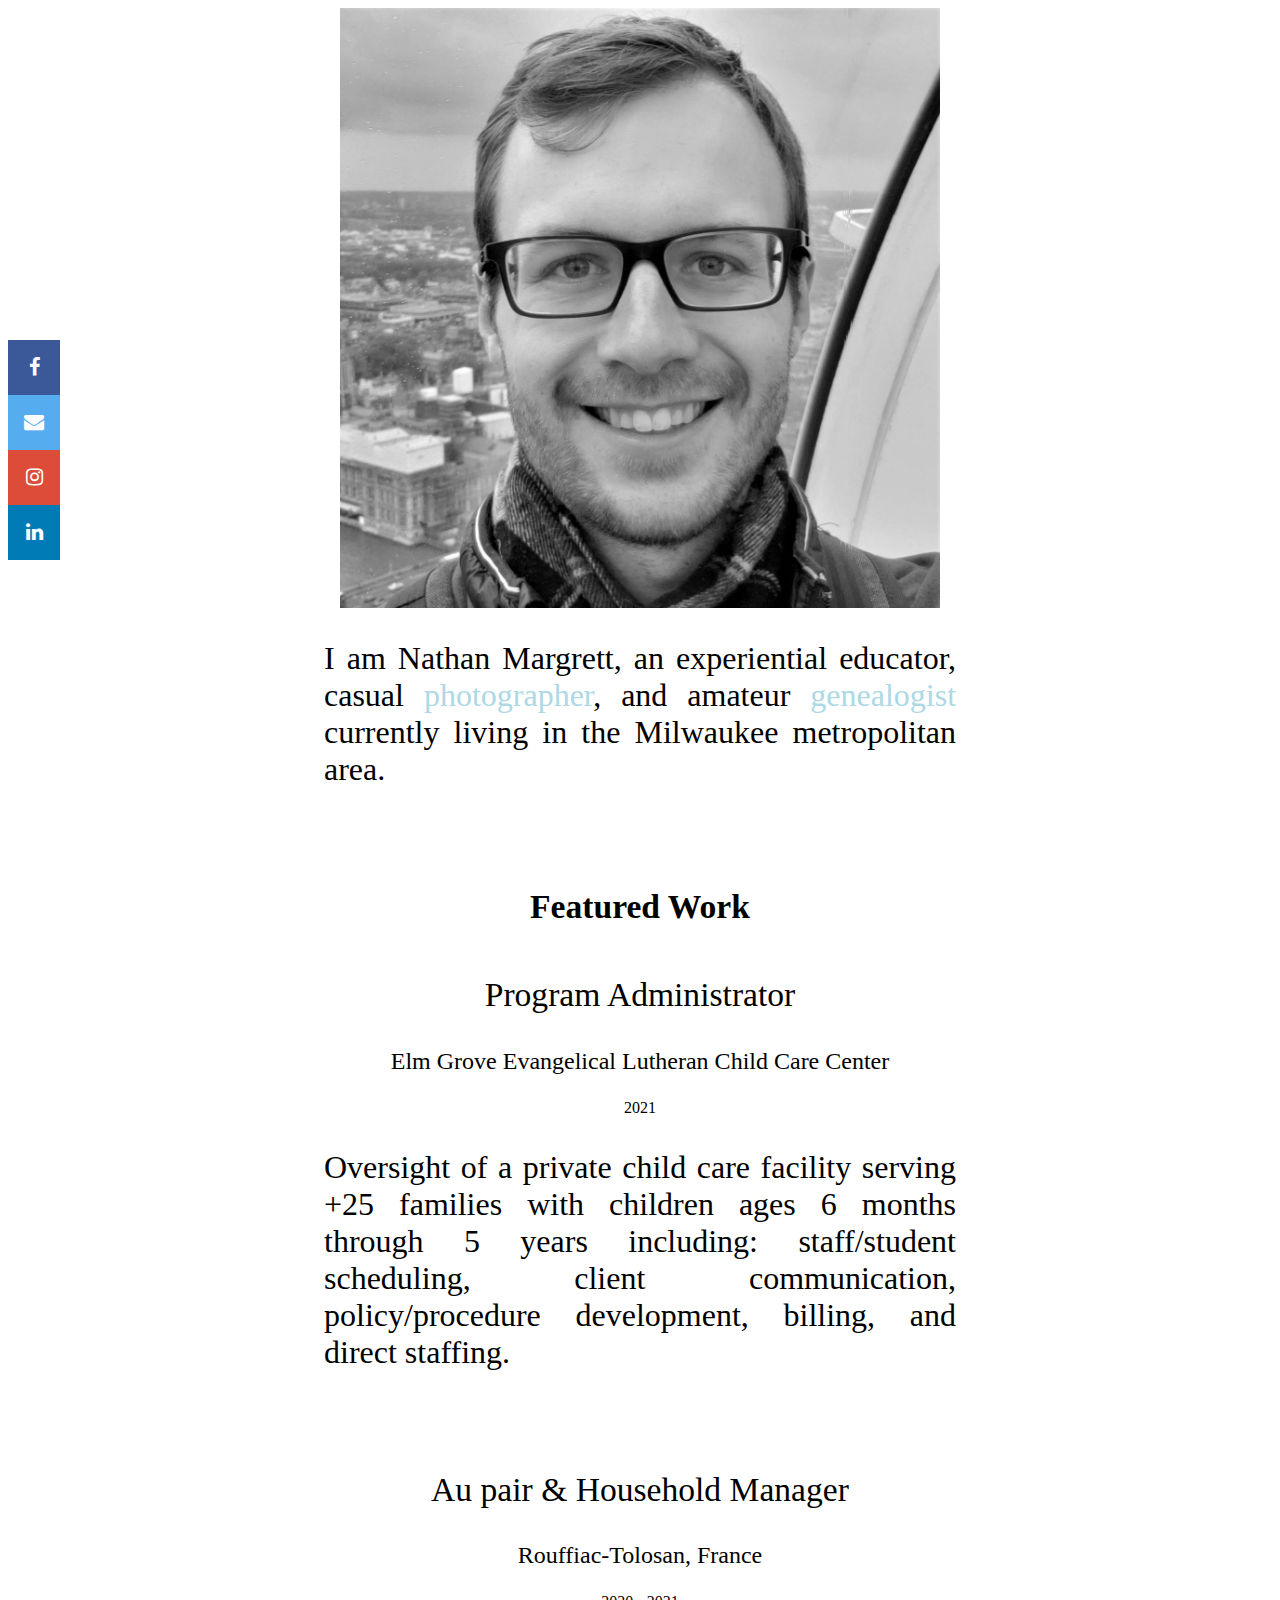
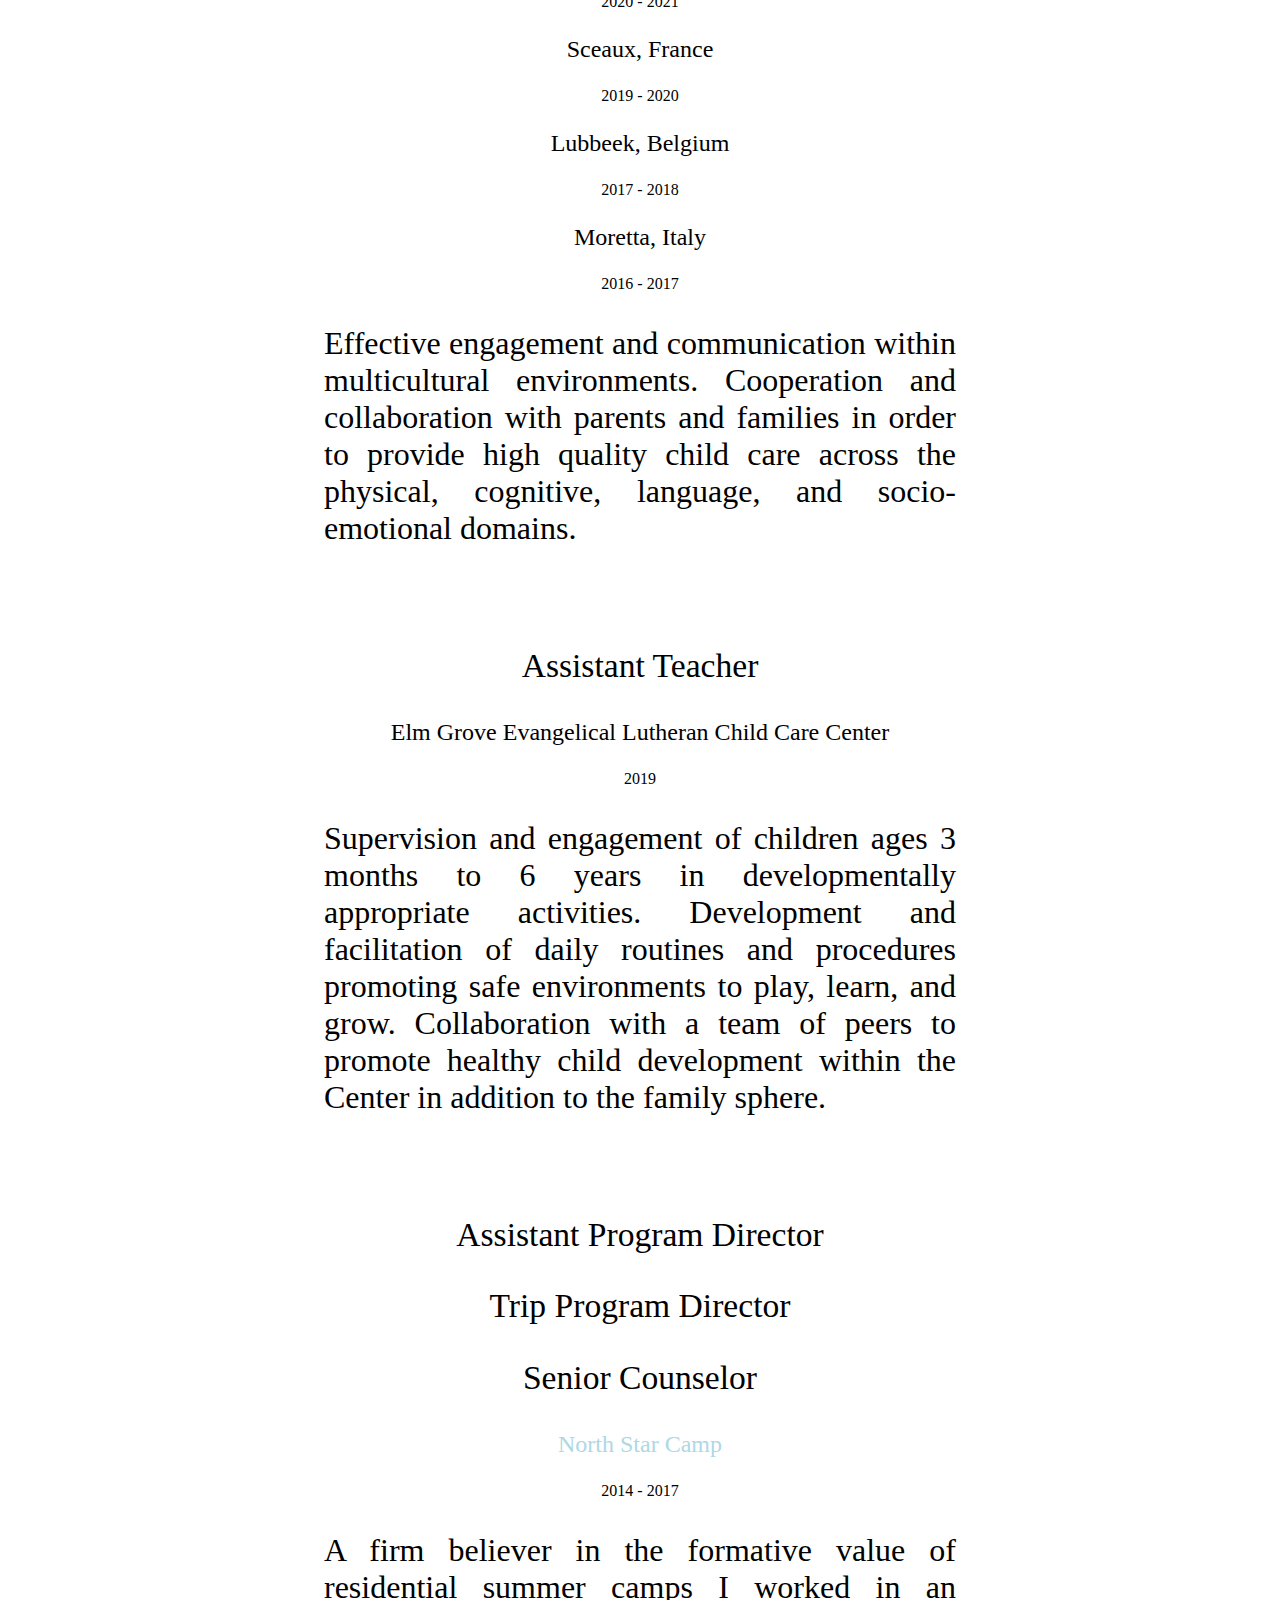
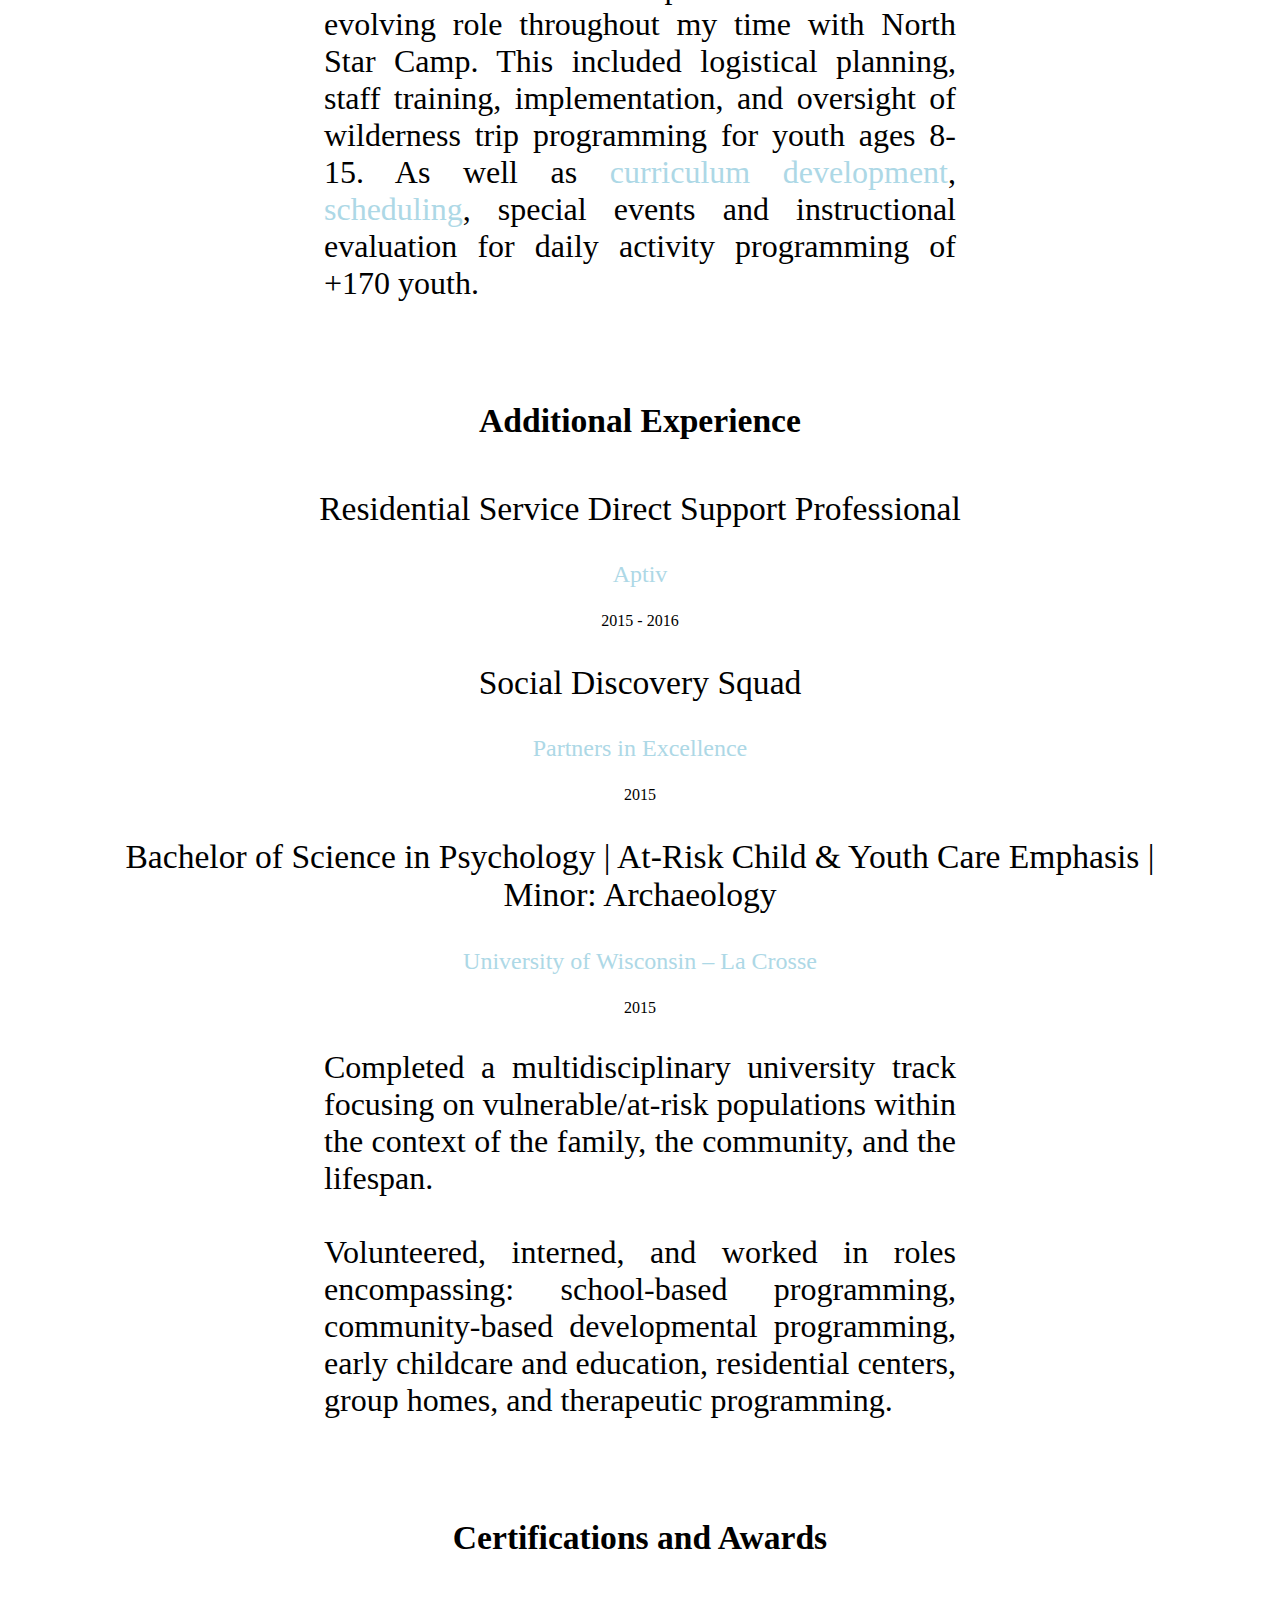
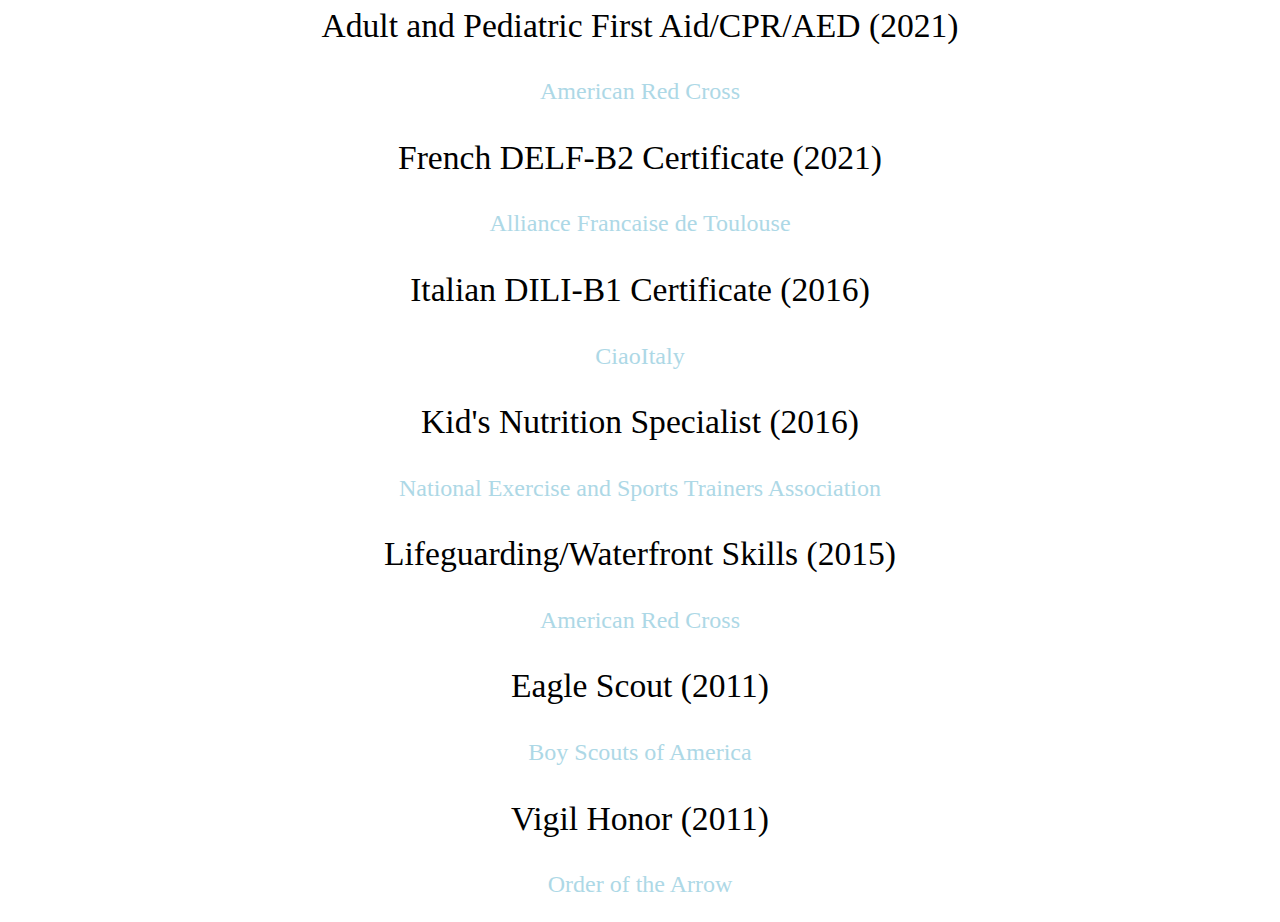
==== index.html @ d122e128 "Update index.html" ====
<!doctype html>
<html>
  <head>
    <meta charset="utf-8">
      <title>Nathan Margrett</title>
      <link rel="stylesheet" href="style.css">
      <base target="_blank">
  </head>
  <!-- Load font awesome icons -->
<link rel="stylesheet" href="https://cdnjs.cloudflare.com/ajax/libs/font-awesome/4.7.0/css/font-awesome.min.css">
<!-- The social media icon bar -->
<div class="icon-bar">
  <a href="https://www.facebook.com/nathanmargrett" class="facebook"><i class="fa fa-facebook"></i></a>
  <a href="mailto:nmargrett@gmail.com" class="mail"><i class="fa fa-envelope"></i></a>
  <a href="https://www.instagram.com/nmargrett/" class="instagram"><i class="fa fa-instagram"></i></a>
  <a href="https://www.linkedin.com/in/nathanmargrett/" class="linkedin"><i class="fa fa-linkedin"></i></a>
</div>
  <body class="body-background-color">
    <div class="img-headshot"></div>
    <p class="text">I am Nathan Margrett, an experiential educator, casual <a href="https://www.instagram.com/nmargrett/">photographer</a>, and amateur <a href="https://www.wikitree.com/wiki/margrett-17">genealogist</a> currently living in the Milwaukee metropolitan area.</p>
      <div>
        <h1 class="heading">Featured Work</h1>
        <p class="role">Program Administrator</p>
        <p class="location">Elm Grove Evangelical Lutheran Child Care Center</p>
        <p class="date">2021</p>
        <p class="text">Oversight of a private child care facility serving +25 families with children ages 6 months through 5 years including: staff/student scheduling, client communication, policy/procedure development, billing, and direct staffing.</p>
        <p class="role">Au pair & Household Manager</p>
        <p class="location">Rouffiac-Tolosan, France</p>
        <p class="date">2020 - 2021</p>
        <p class="location">Sceaux, France</p>
        <p class="date">2019 - 2020</p>
        <p class="location">Lubbeek, Belgium</p>
        <p class="date">2017 - 2018</p>
        <p class="location">Moretta, Italy</p>
        <p class="date">2016 - 2017</p>
        <p class="text">Effective engagement and communication within multicultural environments. Cooperation and collaboration with parents and families in order to provide high quality child care across the physical, cognitive, language, and socio-emotional domains.</p>
        <p class="role">Assistant Teacher</p>
        <p class="location">Elm Grove Evangelical Lutheran Child Care Center</p>
        <p class="date">2019</p>
        <p class="text">Supervision and engagement of children ages 3 months to 6 years in developmentally appropriate activities. Development and facilitation of daily routines and procedures promoting safe environments to play, learn, and grow. Collaboration with a team of peers to promote healthy child development within the Center in addition to the family sphere.</p>
        <p class="role">Assistant Program Director</p>
        <p class="role">Trip Program Director</p>
        <p class="role">Senior Counselor</p>
        <p class="location"><a href="https://northstarcamp.com/">North Star Camp</a></p>
        <p class="date">2014 - 2017</p>
        <p class="text">A firm believer in the formative value of residential summer camps I worked in an evolving role throughout my time with North Star Camp. This included logistical planning, staff training, implementation, and oversight of wilderness trip programming for youth ages 8-15. As well as <a href="resources/sample-climbing-curriculum.pdf">curriculum development</a>, <a href="https://docs.google.com/spreadsheets/d/1umCOtJRq8f0OWPnq3tTwQOndYa_nMULu9_i9BUo8Qm0/edit?usp=sharing">scheduling</a>,  special events and instructional evaluation for daily  activity programming of +170 youth.</p>
      </div>
      <div>
        <h1 class="heading">Additional Experience</h1>
        <p class="role">Residential Service Direct Support Professional</p>
        <p class="location"><a href="https://www.aptiv.org/">Aptiv</a></p>
        <p class="date">2015 - 2016</p>
        <p class="role">Social Discovery Squad</p>
        <p class="location"><a href="https://www.partnersmn.com/">Partners in Excellence</a></p>
        <p class="date">2015</p>
        <p class="role">Bachelor of Science in Psychology | At-Risk Child & Youth Care Emphasis |
          <br>
          Minor: Archaeology</p>
        <p class="location"><a href="https://www.uwlax.edu/">University of Wisconsin – La Crosse</a></p>
        <p class="date">2015</p>
        <p class="text">Completed a multidisciplinary university track focusing on vulnerable/at-risk populations within the context of the family, the community, and the lifespan.
          <br>
          <br>
          Volunteered, interned, and worked in roles encompassing: school-based programming, community-based developmental programming, early childcare and education, residential centers, group homes, and therapeutic programming.</p>
      </div>
      <div>
        <h1 class="heading">Certifications and Awards</h1>
        <p class="role">Adult and Pediatric First Aid/CPR/AED (2021)</p>
        <p class="location"><a href="https://www.redcross.org/take-a-class/qrcode?certnumber=00OCDRL">American Red Cross</a></p>
        <p class="role">French DELF-B2 Certificate (2021)</p>
        <p class="location"><a href="https://alliance-toulouse.org/">Alliance Francaise de Toulouse</a></p>
        <p class="role">Italian DILI-B1 Certificate (2016)</p>
        <p class="location"><a href="https://www.ciaoitaly-turin.com/">CiaoItaly</a></p>     
        <p class="role">Kid's Nutrition Specialist (2016)</p>
        <p class="location"><a href="https://www.nestacertified.com/graduate-search-tool/">National Exercise and Sports Trainers Association</a></p>
        <p class="role">Lifeguarding/Waterfront Skills (2015)</p>
        <p class="location"><a href="https://www.redcross.org/take-a-class/qrcode?certnumber=0WY3AB">American Red Cross</a></p>
        <p class="role">Eagle Scout (2011)</p>
        <p class="location"><a href="https://www.scouting.org/">Boy Scouts of America</a></p>
        <p class="role">Vigil Honor (2011)</p>
        <p class="location"><a href="https://oa-bsa.org/about">Order of the Arrow</a></p>
      </div>
     </body>
  </html>
---- style.css ----
/* This is used to center the text on the page. */
  .homepage {
    color: black;
    font-family: 'Fugaz One', cursive;
    display: flex;
    flex-direction: column;
    justify-content: center;
    align-items: center;
    text-align: center;
    font-size: 35px;
    min-height: 100vh;
  }

  /* Formats the About Me. */
  .navbar-brand {
    font-family: 'Fugaz One', cursive;
    font-size: 23px;
  }

  /* Formats items in the navbar i.e. the dropdown menu etc. */
  .nav-link {
    font-family: 'Fugaz One', cursive;
    font-size: 23px;
  }

  /* Formats the dropdown items */
  .dropdown-item {
    font-family: 'Fugaz One', cursive;
  }

a:link {
  color: lightblue;
  text-decoration: none;
}
a:visited {
  color: lightblue;
    text-decoration: none;
}
a:hover {
  color: lightblue;
    text-decoration: none;
}
a:active {
  color: lightblue;
    text-decoration: none;
}
  .img-headshot {
    width: 600px;
    height: 600px;
    display: block;
    margin-left: auto;
    margin-right: auto;
    background-image: url(img/headshot.jpg);
    background-size: contain;
    background-repeat:no-repeat;
  }
.text {
  font-size: 200%;
  text-align: justify;
  margin-left: auto;
  margin-right: auto;
  margin-bottom: 100px;
  width: 50%;
}
.heading {
  font-size: 210%;
  text-align: center;
  margin-bottom: 50px;
}
.role {
  font-size: 210%;
  margin-left: auto;
  margin-right: auto;
  text-align: center;
}
.location {
  font-size: 150%;
  margin-left: auto;
  margin-right: auto;
  text-align: center;
}
.date {
  font-size: 200%
  margin-left: auto;
  margin-right: auto;
  margin-bottom: 25px;
  text-align: center;
}
.body-background-color{
  background-color: white;
}
.slide-container {
  width: 300px;
  height: 300px;
  margin-left: auto;
  margin-right: auto;
  overflow: hidden;
  text-align: center;
}
.image-container {
  width: 900px;
  height: 300px;
  position: relative;
  transition: left 2s;
  -webkit-transition: left 2s;
  -moz-transition: left 2s;
  -o-transition: left 2s;
}
.slider-image {
  float: left;
  margin: 0px;
  padding: 0px;
}
.button-container {
  top: -20px;
  position: relative;
}
.slider-button {
  display: inline-block;
  height: 10px;
  width: 10px;
  border-radius: 5px;
  background-color: white;
}
#slider-image-1:target ~ .image-container{
  left:0px;
}
#slider-image-2:target ~ .image-container{
  left:-300px;
}
#slider-image-3:target ~ .image-container{
  left:-600px;
}
/* Fixed/sticky icon bar (vertically aligned 50% from the top of the screen) */
.icon-bar {
  position: fixed;
  top: 50%;
  -webkit-transform: translateY(-50%);
  -ms-transform: translateY(-50%);
  transform: translateY(-50%);
}
/* Style the icon bar links */
.icon-bar a {
  display: block;
  text-align: center;
  padding: 16px;
  transition: all 0.3s ease;
  color: white;
  font-size: 20px;
}
/* Style the social media icons with color, if you want */
.icon-bar a:hover {
  background-color: #000;
}
.facebook {
  background: #3B5998;
  color: white;
}
.mail {
  background: #55ACEE;
  color: white;
}
.instagram {
  background: #dd4b39;
  color: white;
}
.linkedin {
  background: #007bb5;
  color: white;
}
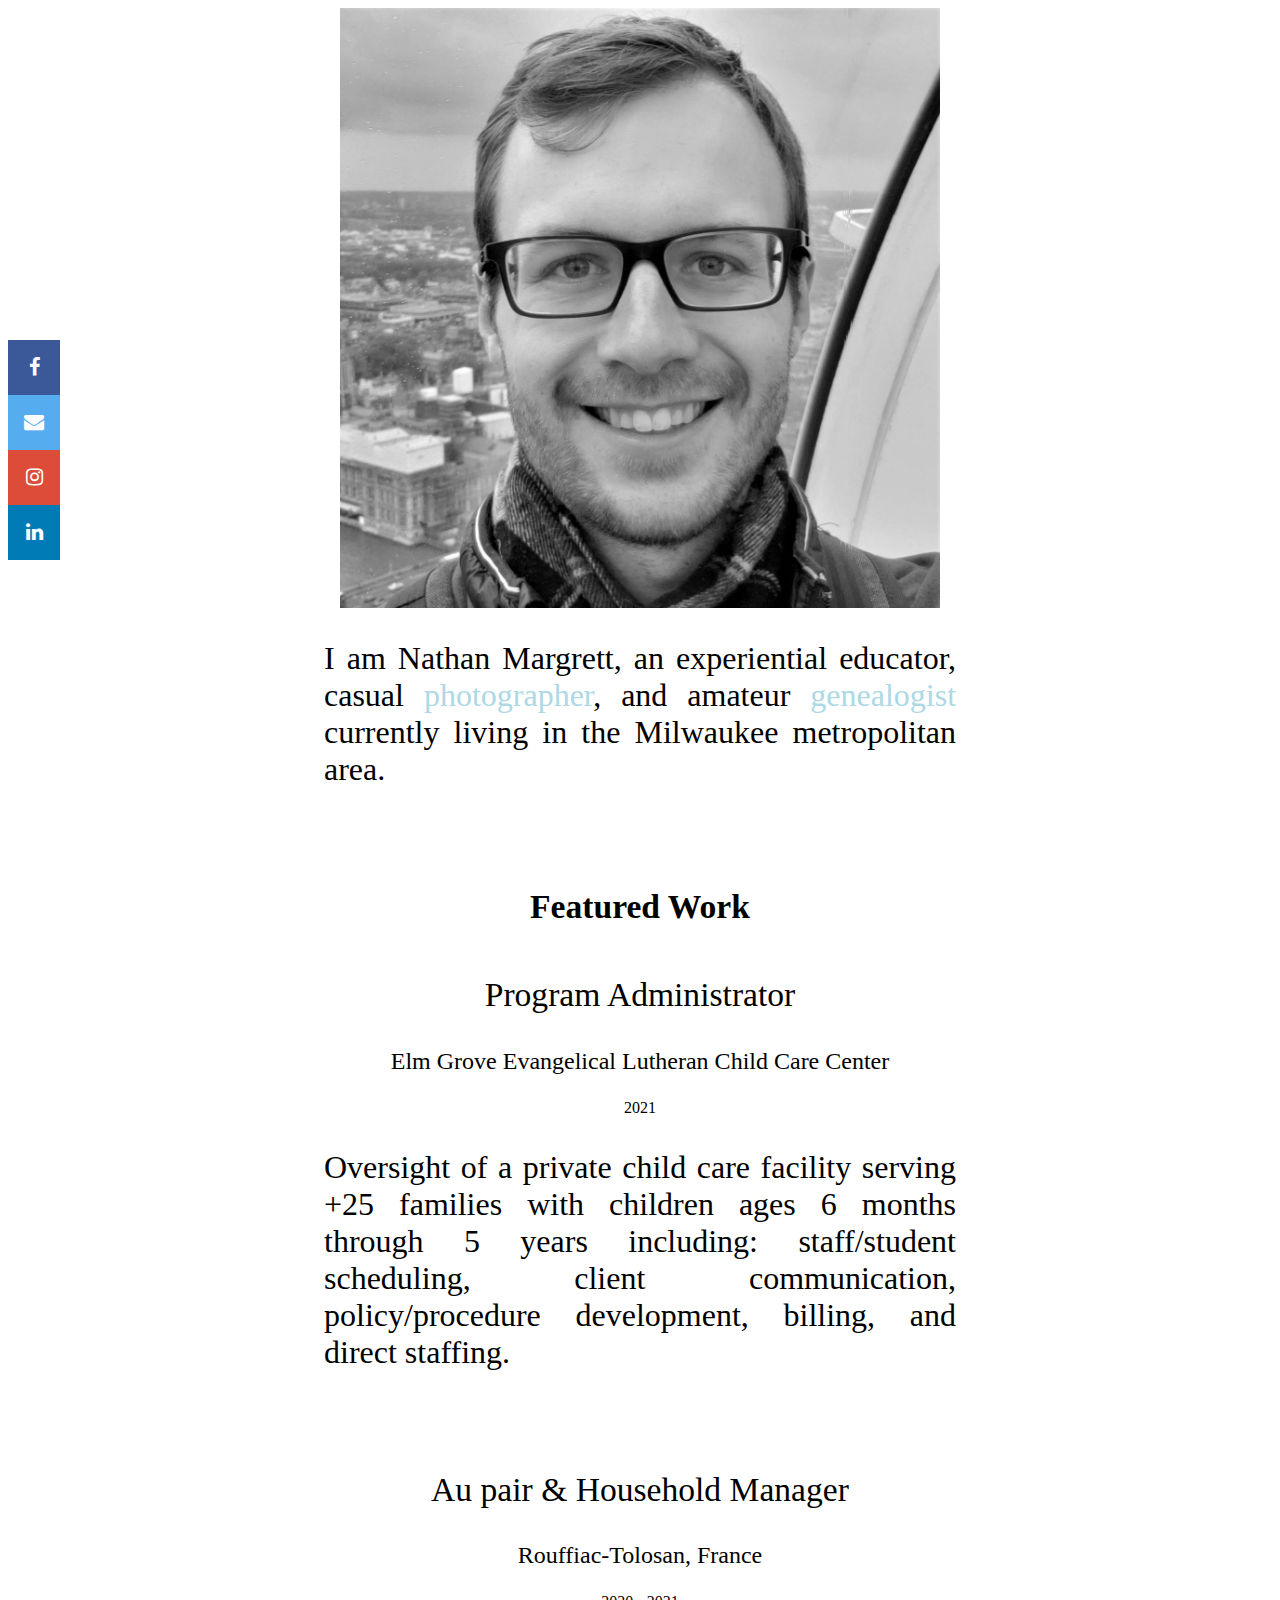
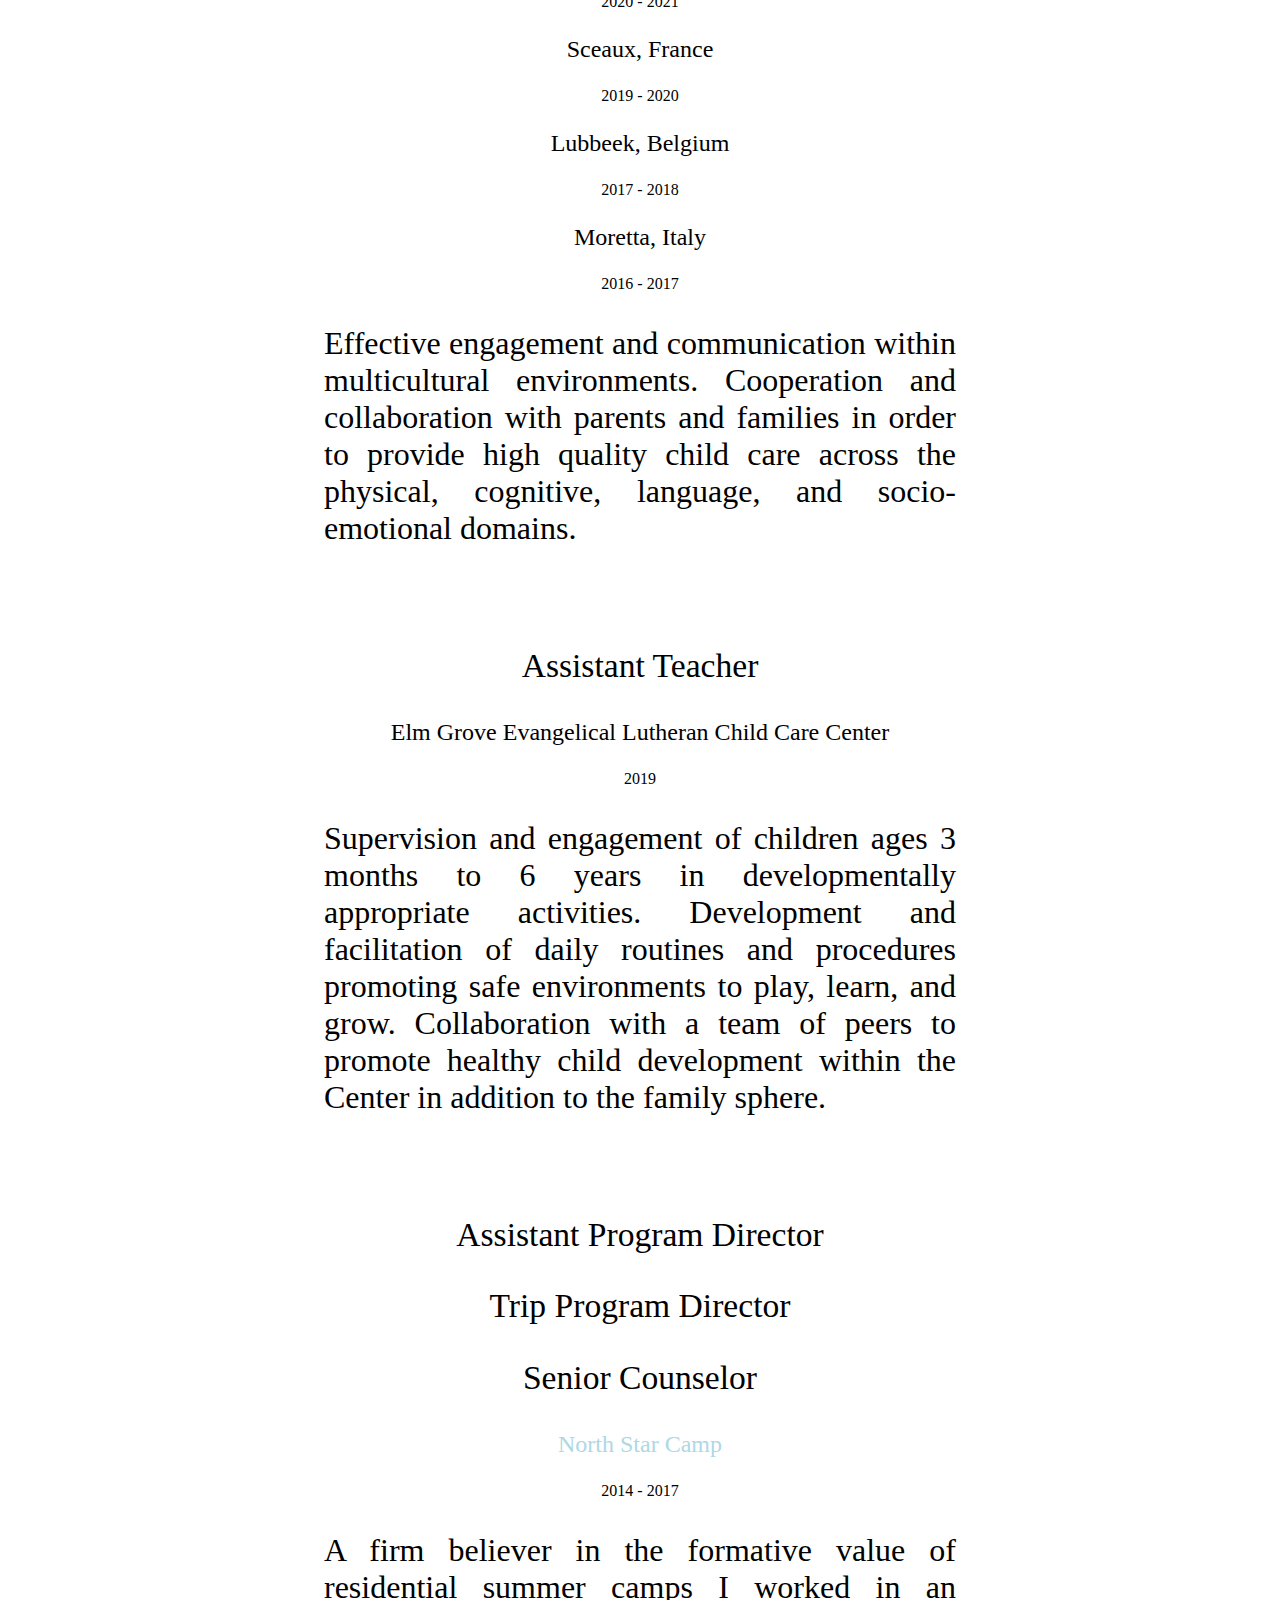
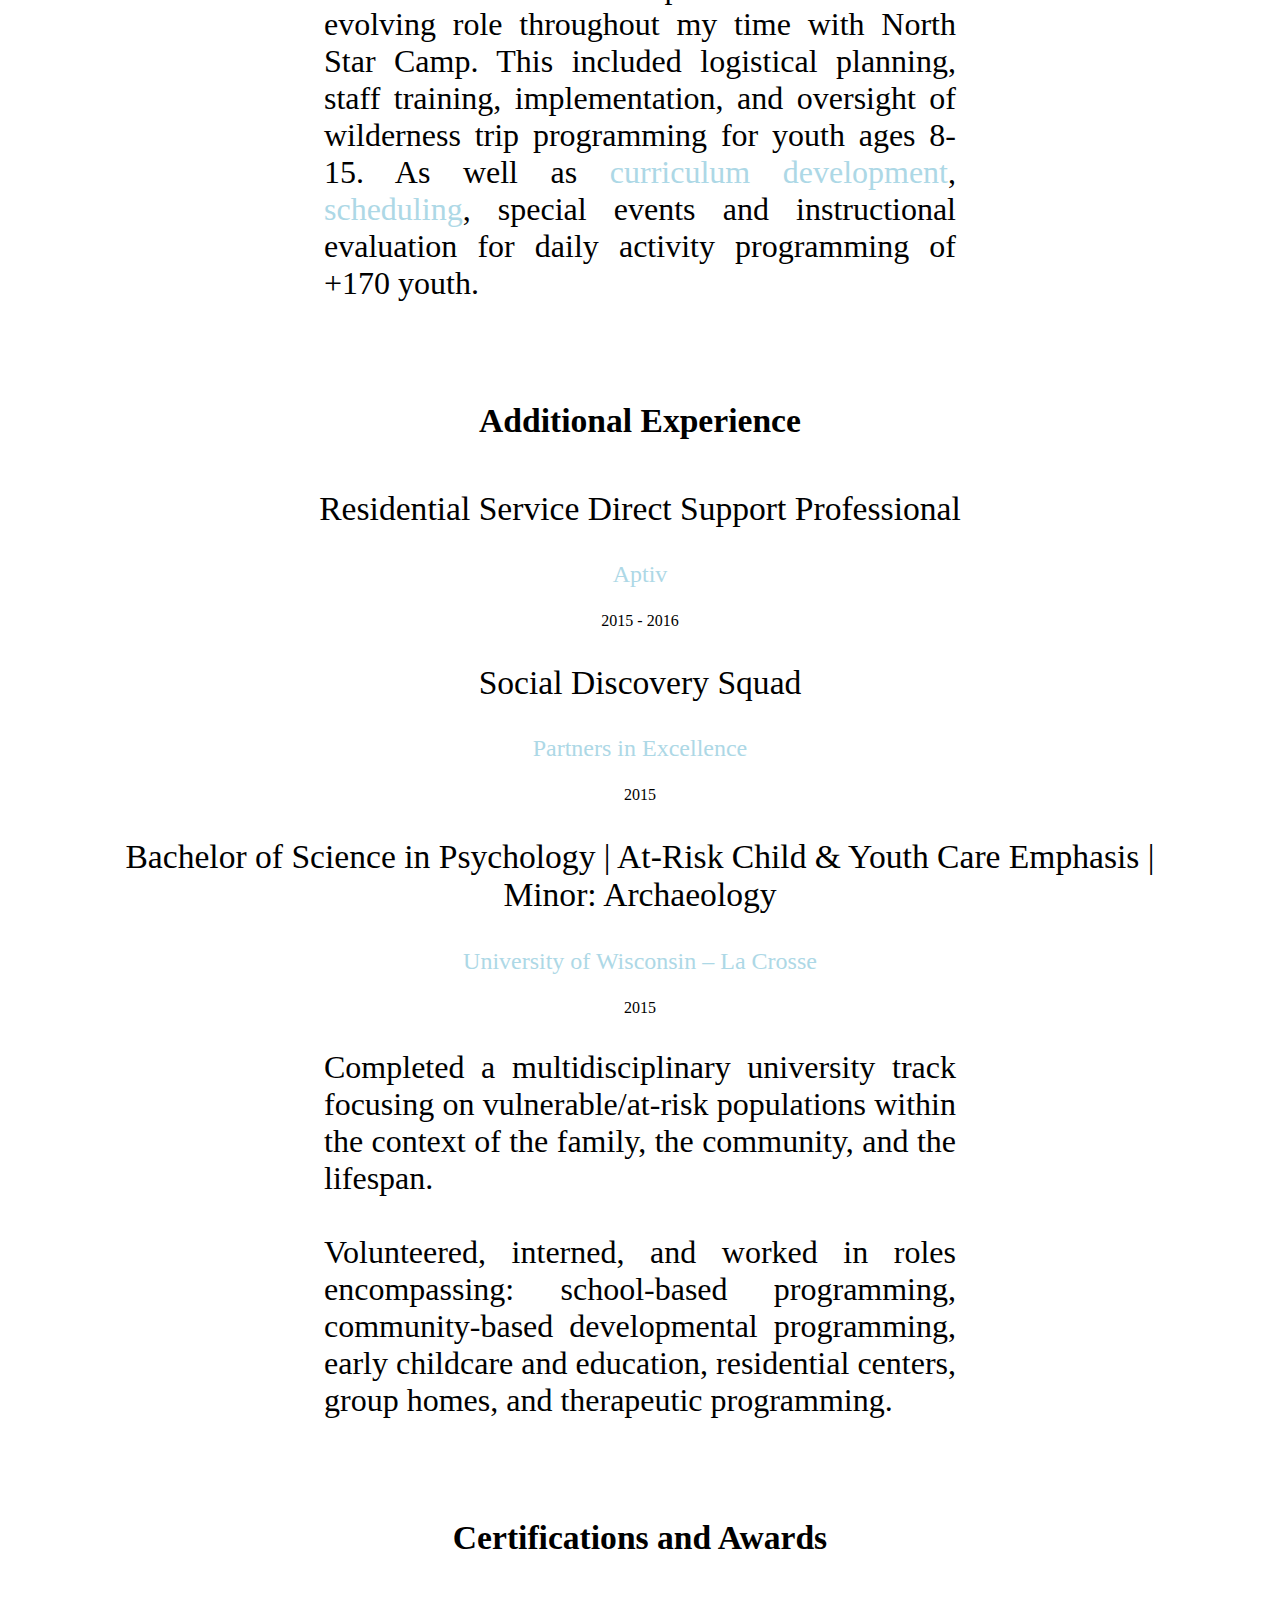
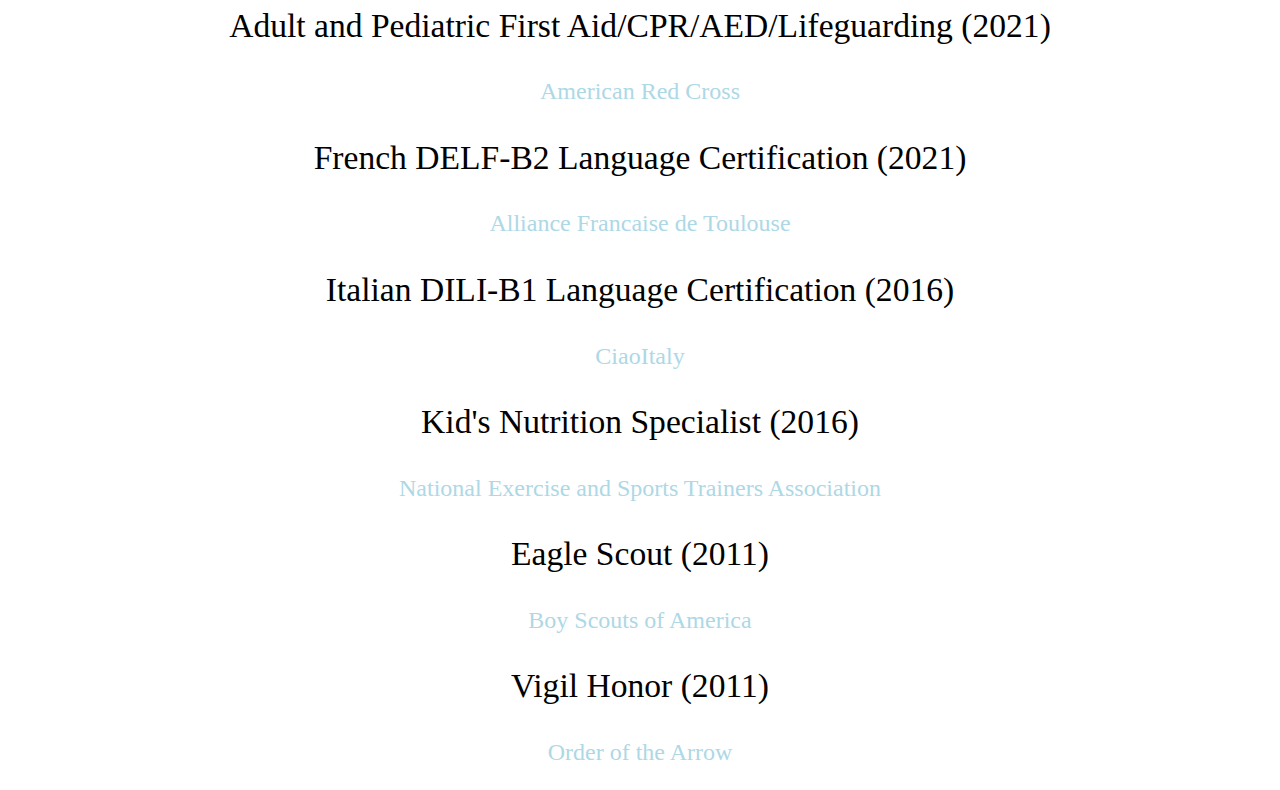
==== commit 543b6a0f: "Update index.html" ====
--- a/index.html
+++ b/index.html
@@ -65,16 +65,14 @@
       </div>
       <div>
         <h1 class="heading">Certifications and Awards</h1>
-        <p class="role">Adult and Pediatric First Aid/CPR/AED (2021)</p>
-        <p class="location"><a href="https://www.redcross.org/take-a-class/qrcode?certnumber=00OCDRL">American Red Cross</a></p>
-        <p class="role">French DELF-B2 Certificate (2021)</p>
+        <p class="role">Adult and Pediatric First Aid/CPR/AED/Lifeguarding (2021)</p>
+        <p class="location"><a href="https://www.redcross.org/take-a-class/qrcode?certnumber=00OM3BV">American Red Cross</a></p>
+        <p class="role">French DELF-B2 Language Certification (2021)</p>
         <p class="location"><a href="https://alliance-toulouse.org/">Alliance Francaise de Toulouse</a></p>
-        <p class="role">Italian DILI-B1 Certificate (2016)</p>
+        <p class="role">Italian DILI-B1 Language Certification (2016)</p>
         <p class="location"><a href="https://www.ciaoitaly-turin.com/">CiaoItaly</a></p>     
         <p class="role">Kid's Nutrition Specialist (2016)</p>
         <p class="location"><a href="https://www.nestacertified.com/graduate-search-tool/">National Exercise and Sports Trainers Association</a></p>
-        <p class="role">Lifeguarding/Waterfront Skills (2015)</p>
-        <p class="location"><a href="https://www.redcross.org/take-a-class/qrcode?certnumber=0WY3AB">American Red Cross</a></p>
         <p class="role">Eagle Scout (2011)</p>
         <p class="location"><a href="https://www.scouting.org/">Boy Scouts of America</a></p>
         <p class="role">Vigil Honor (2011)</p>
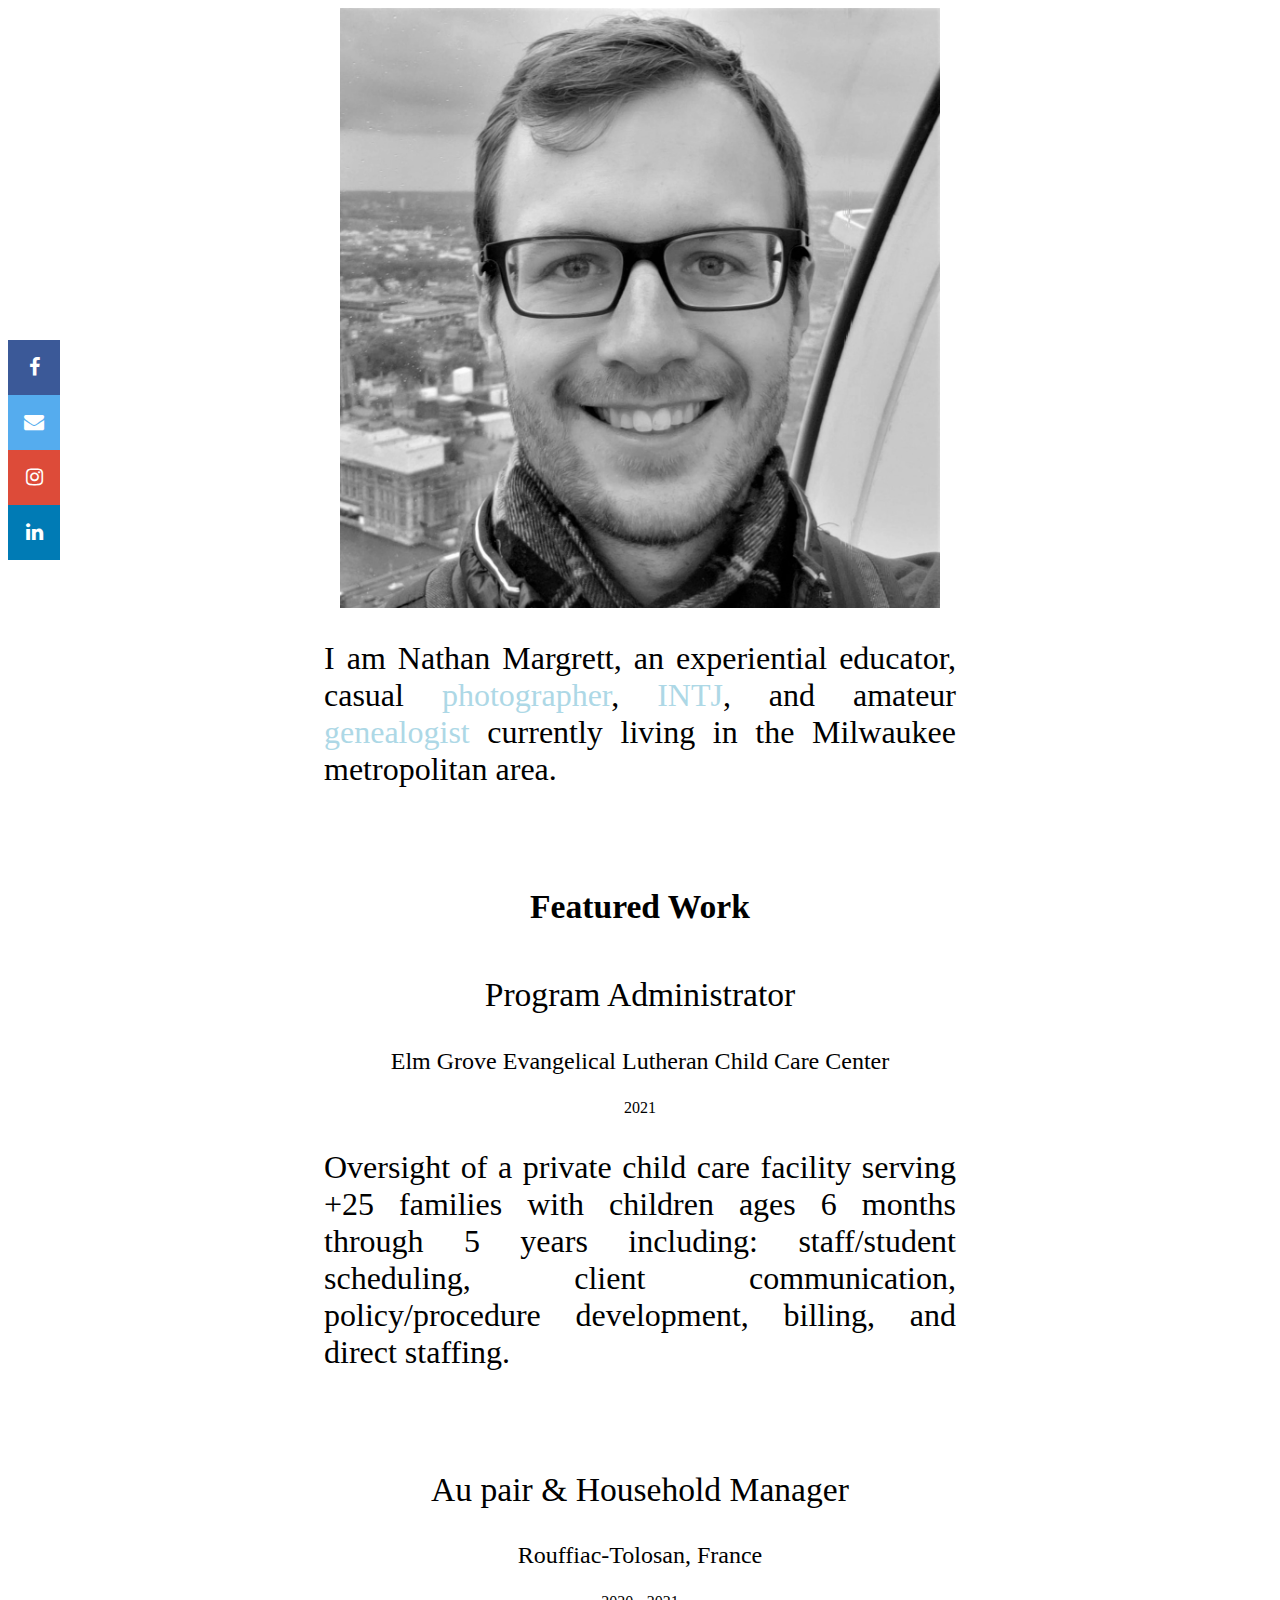
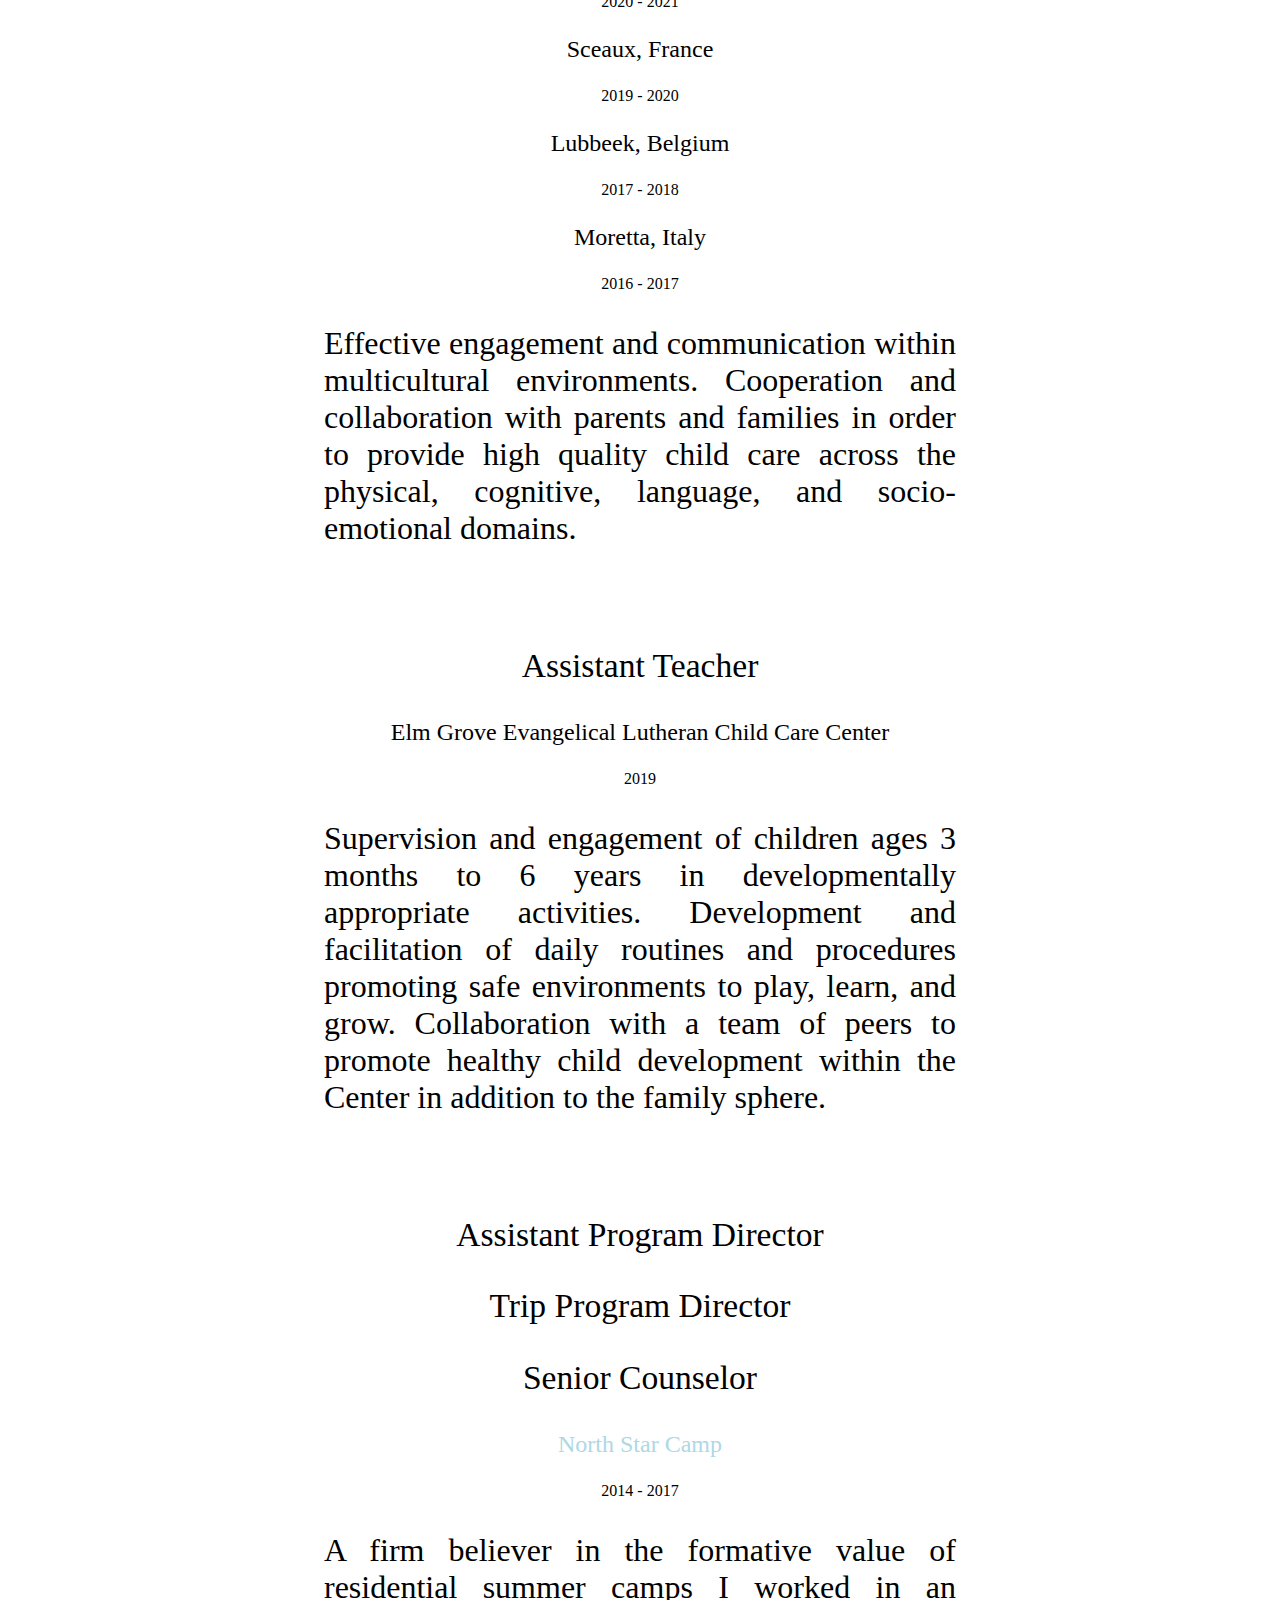
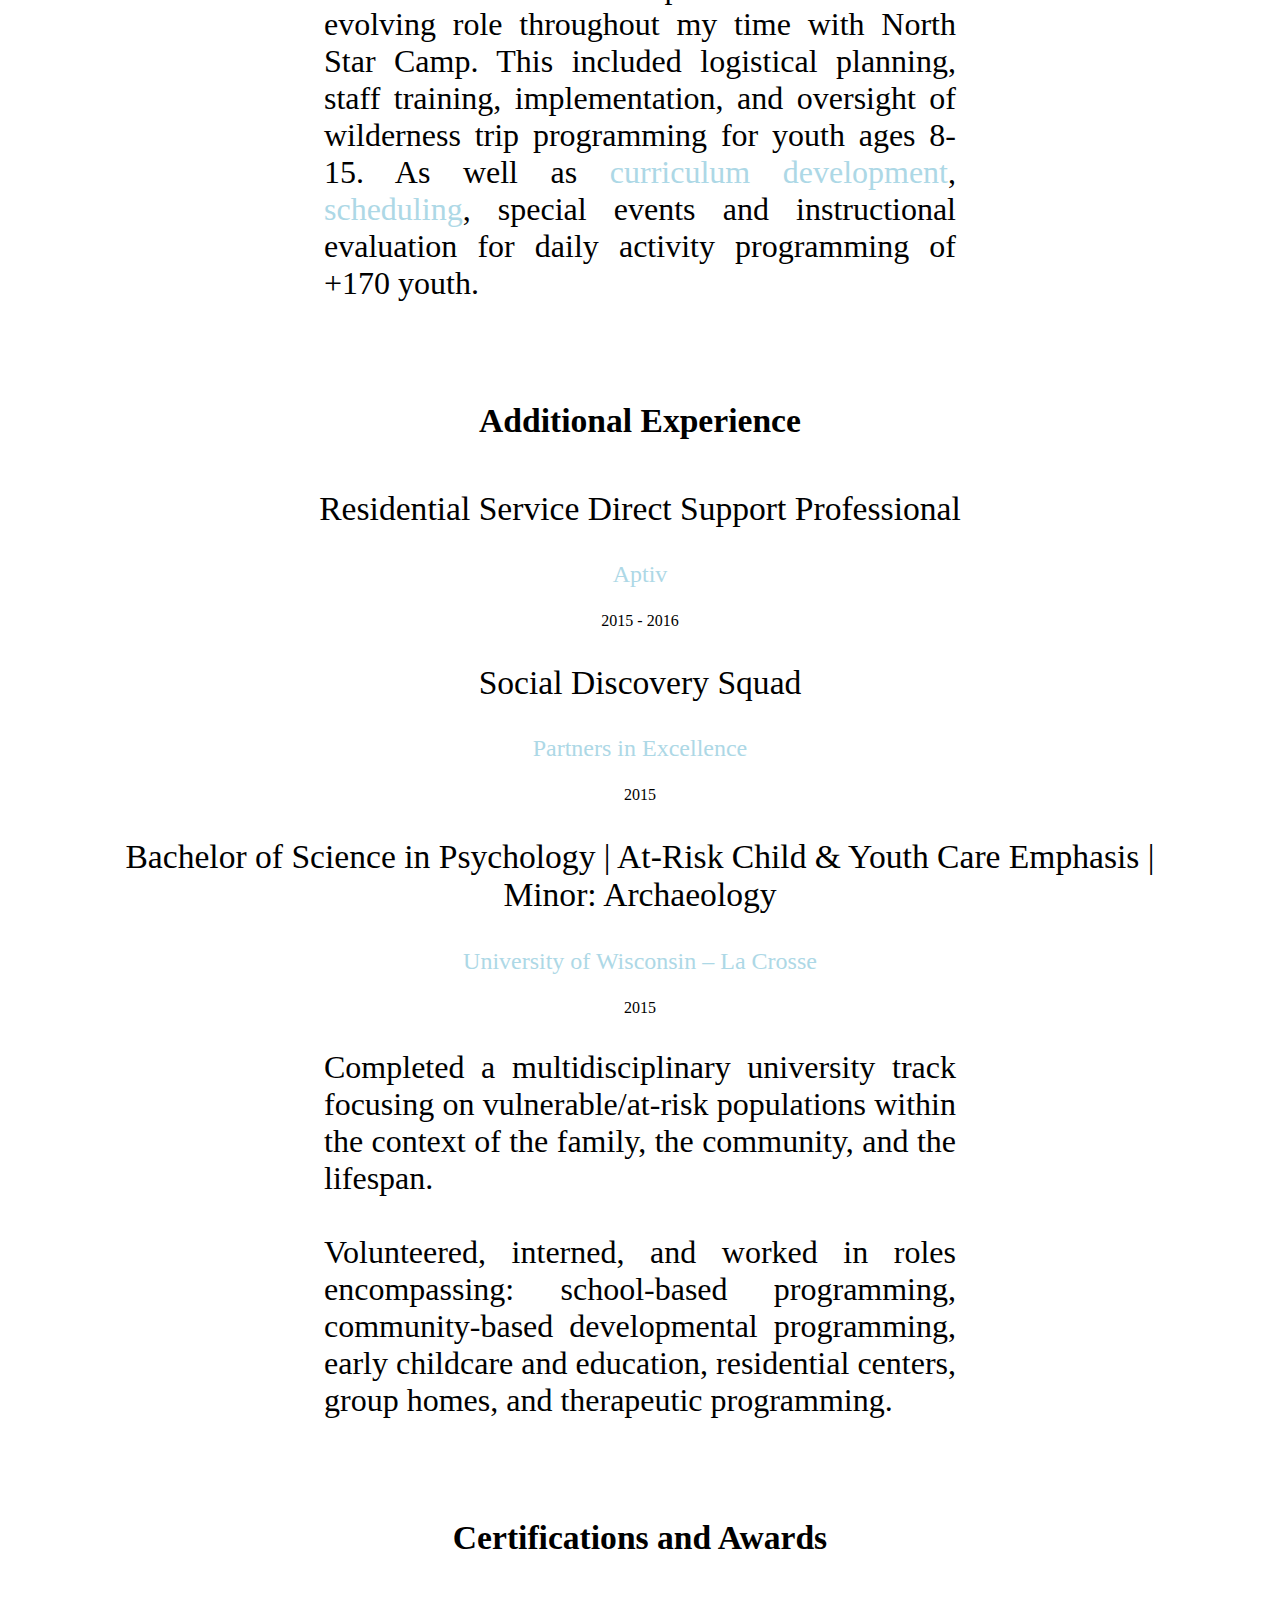
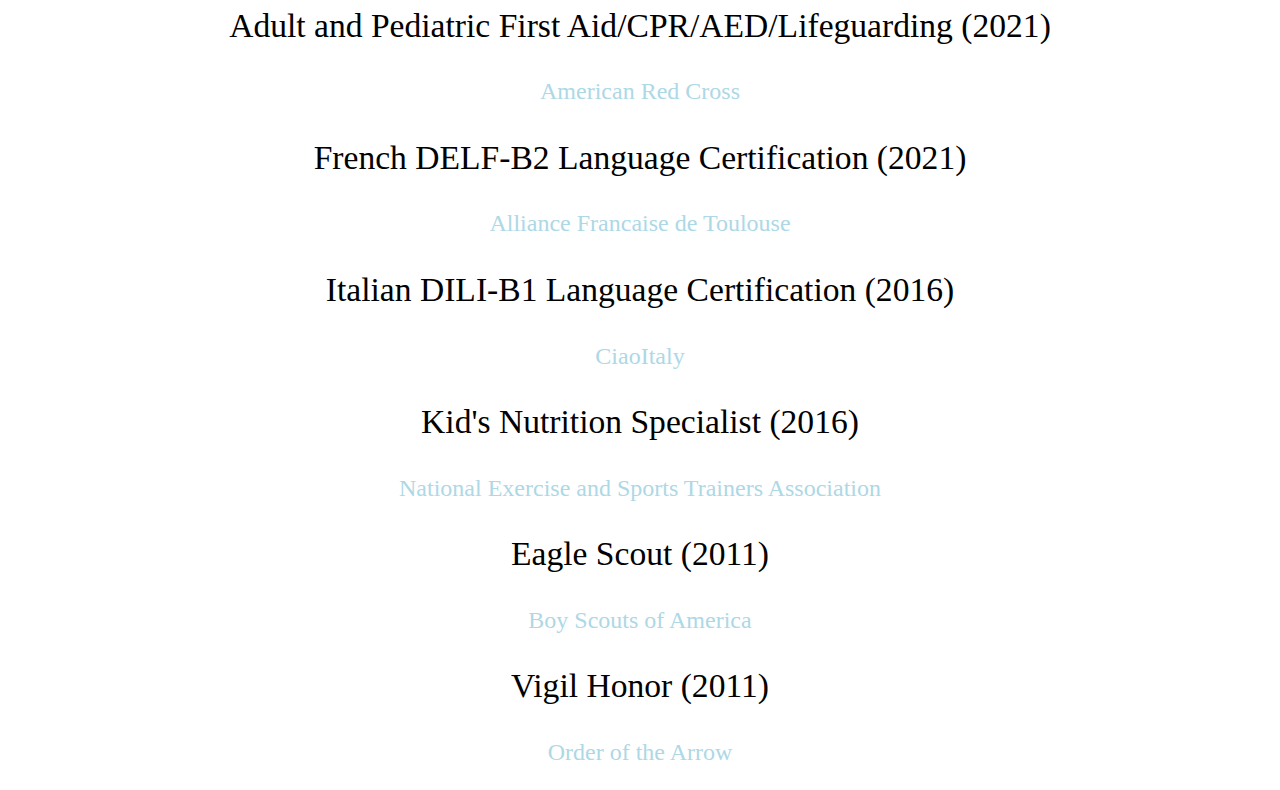
==== commit f6af8909: "Update index.html" ====
--- a/index.html
+++ b/index.html
@@ -17,7 +17,7 @@
 </div>
   <body class="body-background-color">
     <div class="img-headshot"></div>
-    <p class="text">I am Nathan Margrett, an experiential educator, casual <a href="https://www.instagram.com/nmargrett/">photographer</a>, and amateur <a href="https://www.wikitree.com/wiki/margrett-17">genealogist</a> currently living in the Milwaukee metropolitan area.</p>
+    <p class="text">I am Nathan Margrett, an experiential educator, casual <a href="https://www.instagram.com/nmargrett/">photographer</a>, <a href="https://www.16personalities.com/intj-personality">INTJ</a>, and amateur <a href="https://www.wikitree.com/wiki/margrett-17">genealogist</a> currently living in the Milwaukee metropolitan area.</p>
       <div>
         <h1 class="heading">Featured Work</h1>
         <p class="role">Program Administrator</p>
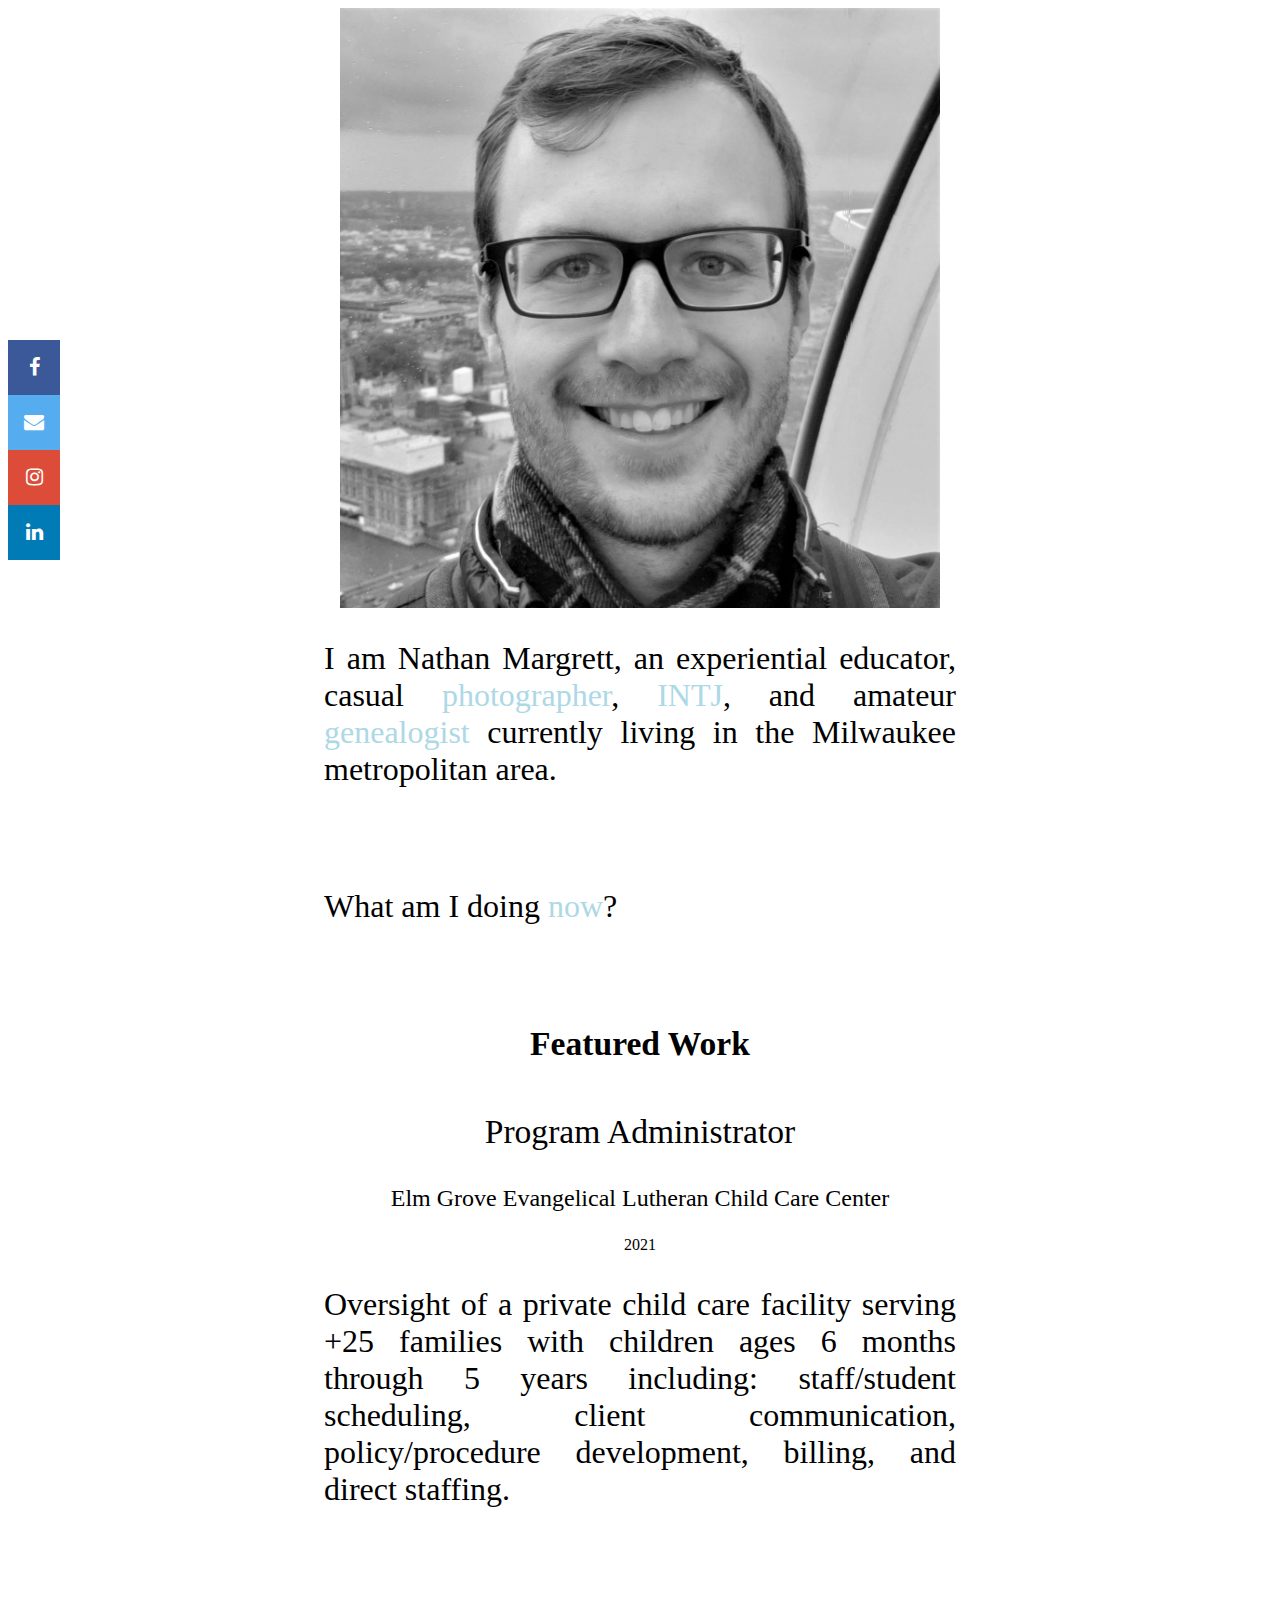
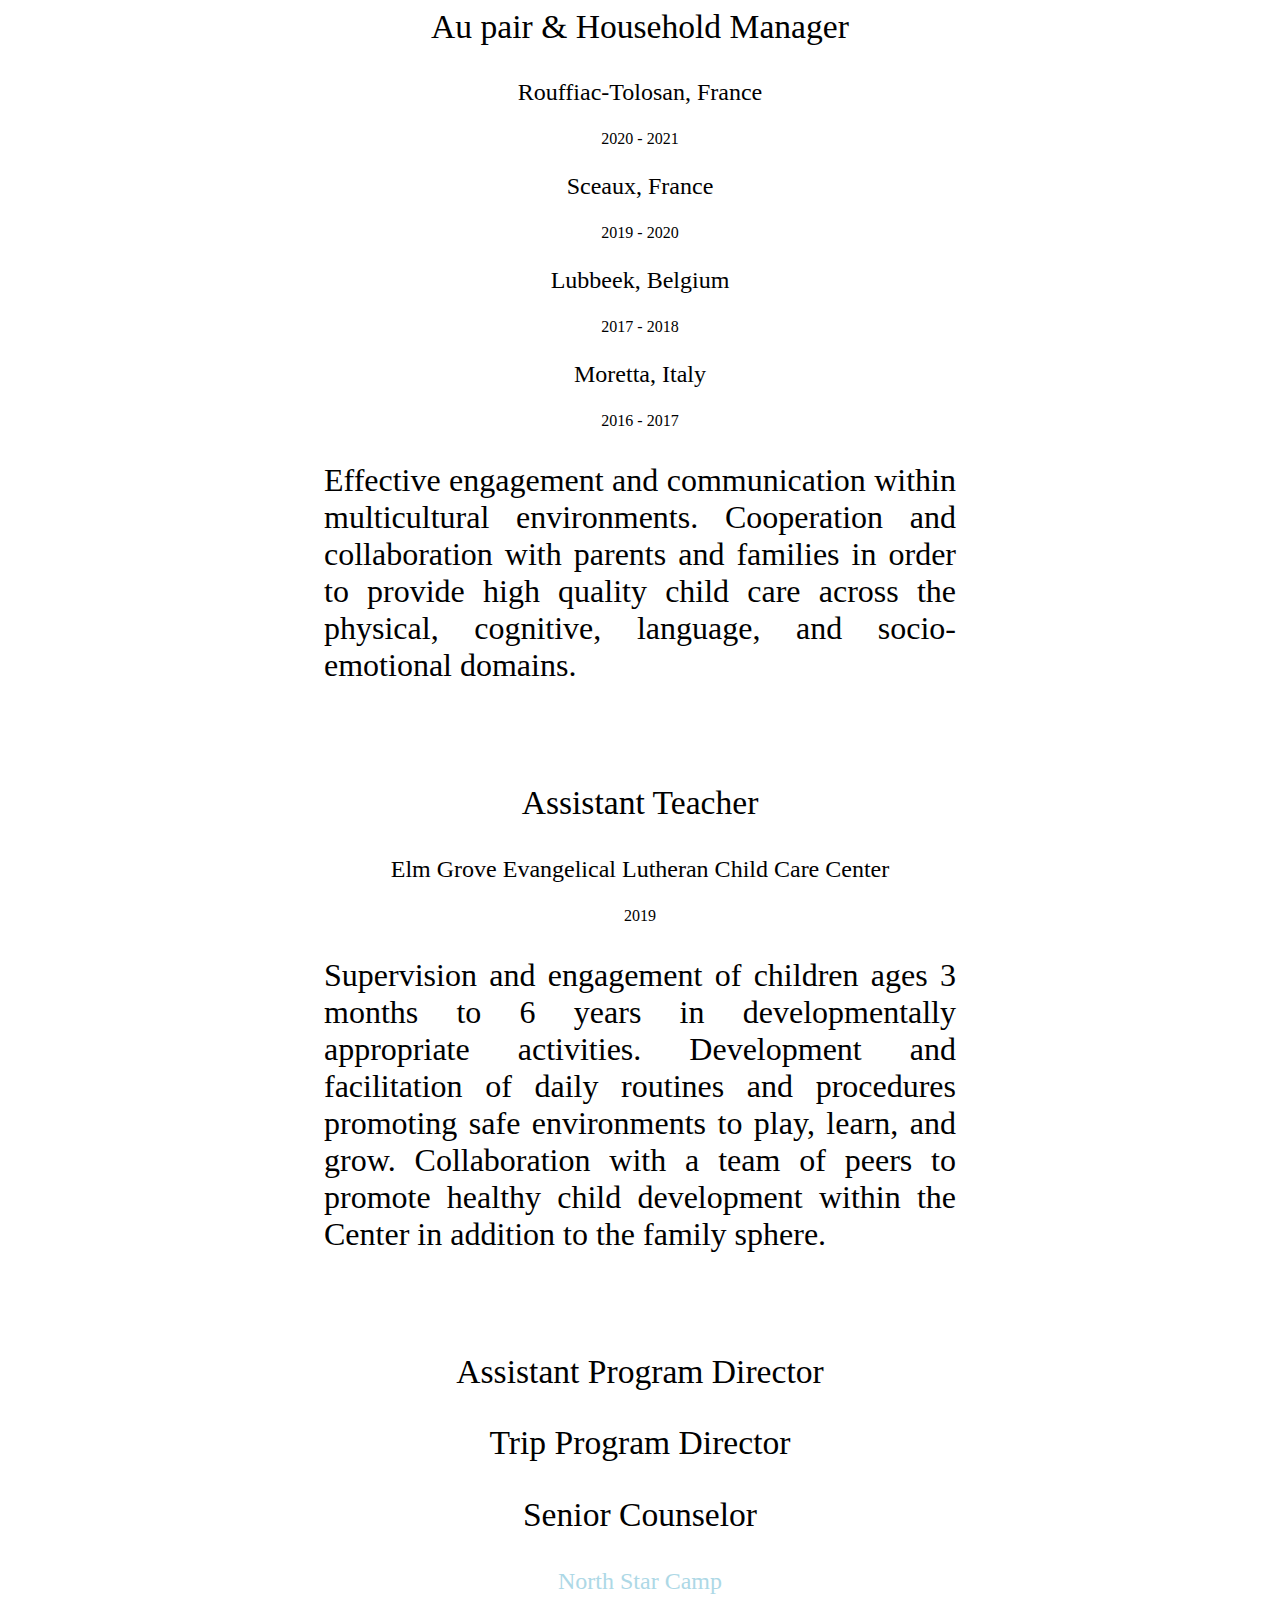
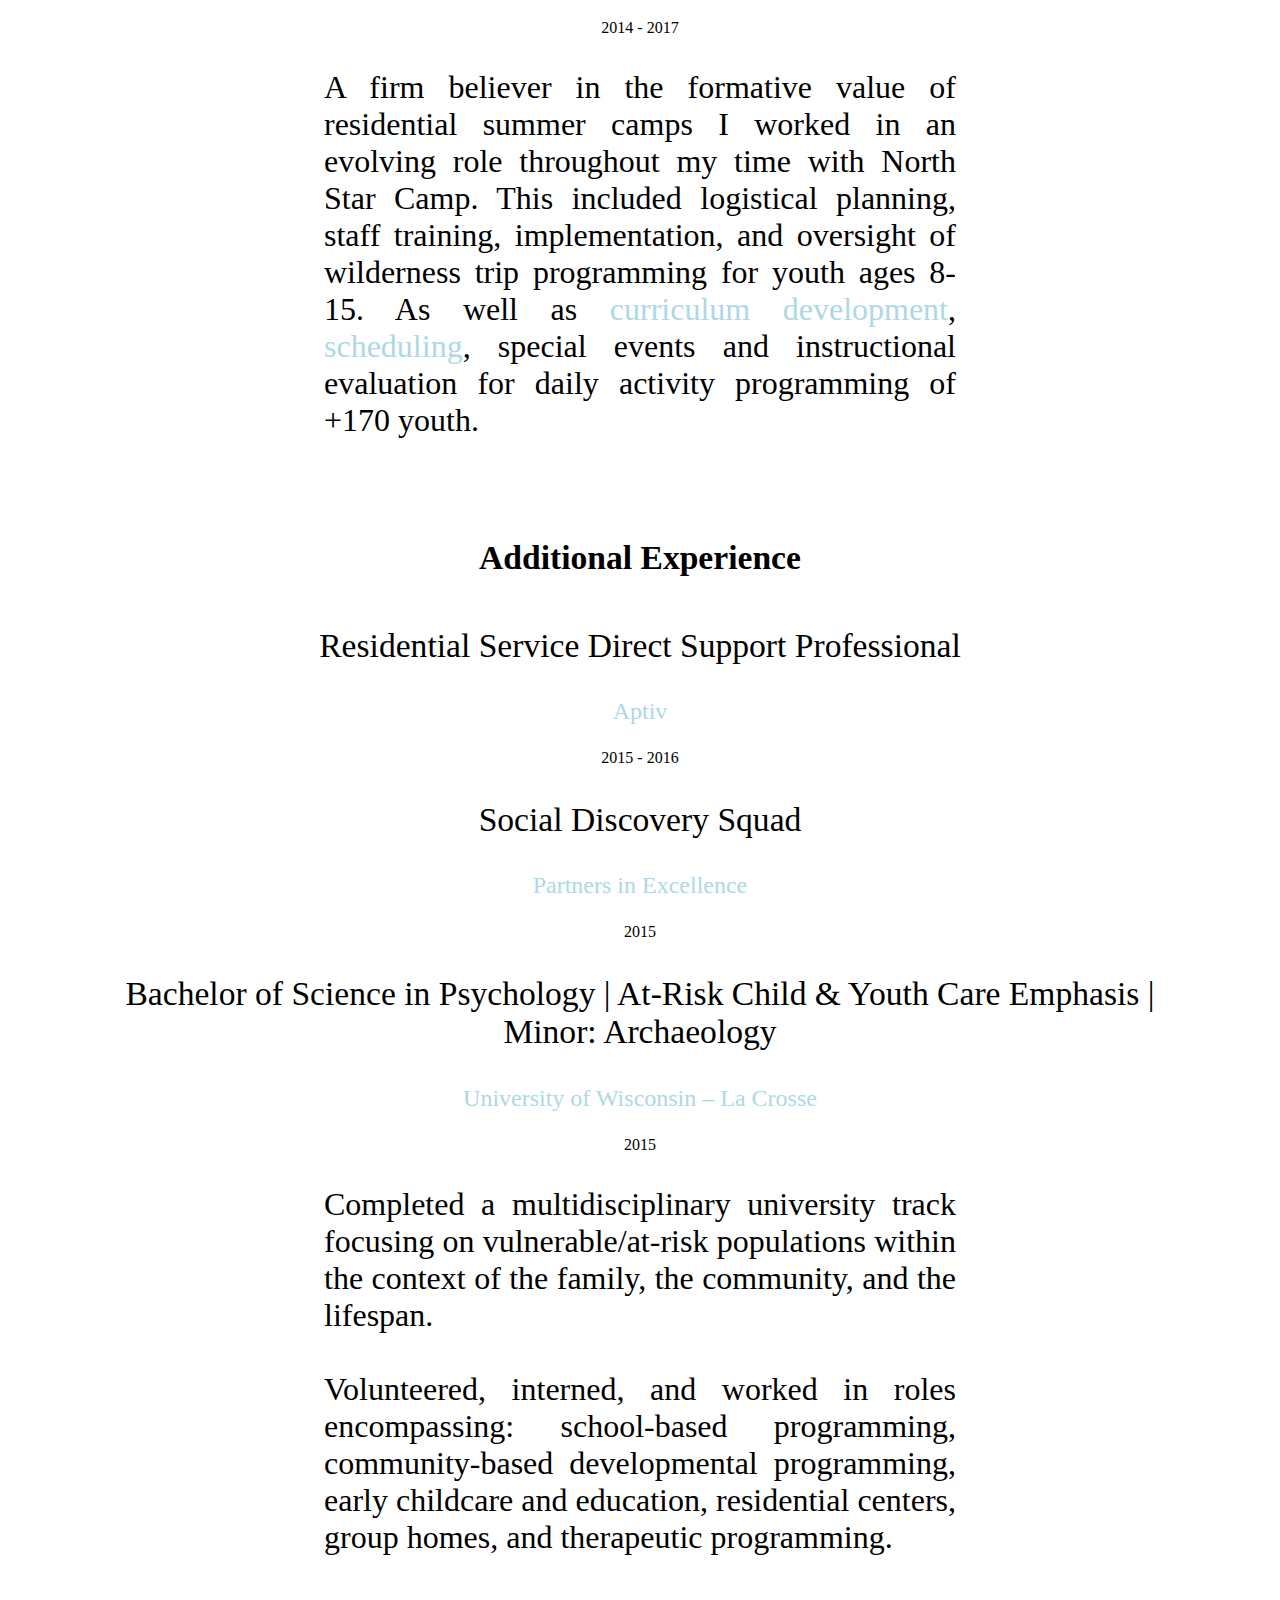
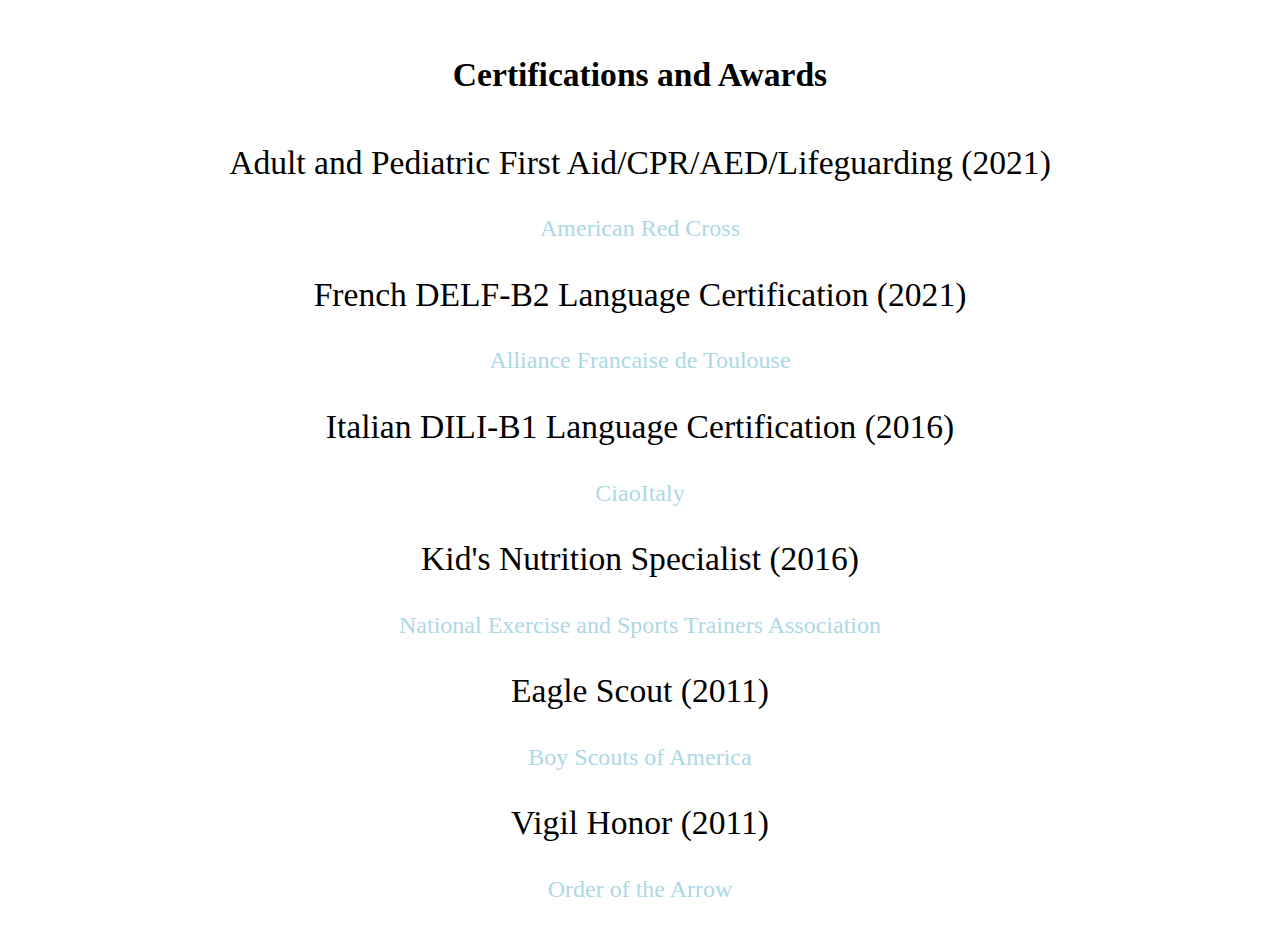
==== commit e66b6814: "do it" ====
--- a/index.html
+++ b/index.html
@@ -18,6 +18,7 @@
   <body class="body-background-color">
     <div class="img-headshot"></div>
     <p class="text">I am Nathan Margrett, an experiential educator, casual <a href="https://www.instagram.com/nmargrett/">photographer</a>, <a href="https://www.16personalities.com/intj-personality">INTJ</a>, and amateur <a href="https://www.wikitree.com/wiki/margrett-17">genealogist</a> currently living in the Milwaukee metropolitan area.</p>
+    <p class="text">What am I doing <a href="nmargrett.github.io/now.md">now</a>?
       <div>
         <h1 class="heading">Featured Work</h1>
         <p class="role">Program Administrator</p>
@@ -70,7 +71,7 @@
         <p class="role">French DELF-B2 Language Certification (2021)</p>
         <p class="location"><a href="https://alliance-toulouse.org/">Alliance Francaise de Toulouse</a></p>
         <p class="role">Italian DILI-B1 Language Certification (2016)</p>
-        <p class="location"><a href="https://www.ciaoitaly-turin.com/">CiaoItaly</a></p>     
+        <p class="location"><a href="https://www.ciaoitaly-turin.com/">CiaoItaly</a></p>
         <p class="role">Kid's Nutrition Specialist (2016)</p>
         <p class="location"><a href="https://www.nestacertified.com/graduate-search-tool/">National Exercise and Sports Trainers Association</a></p>
         <p class="role">Eagle Scout (2011)</p>
